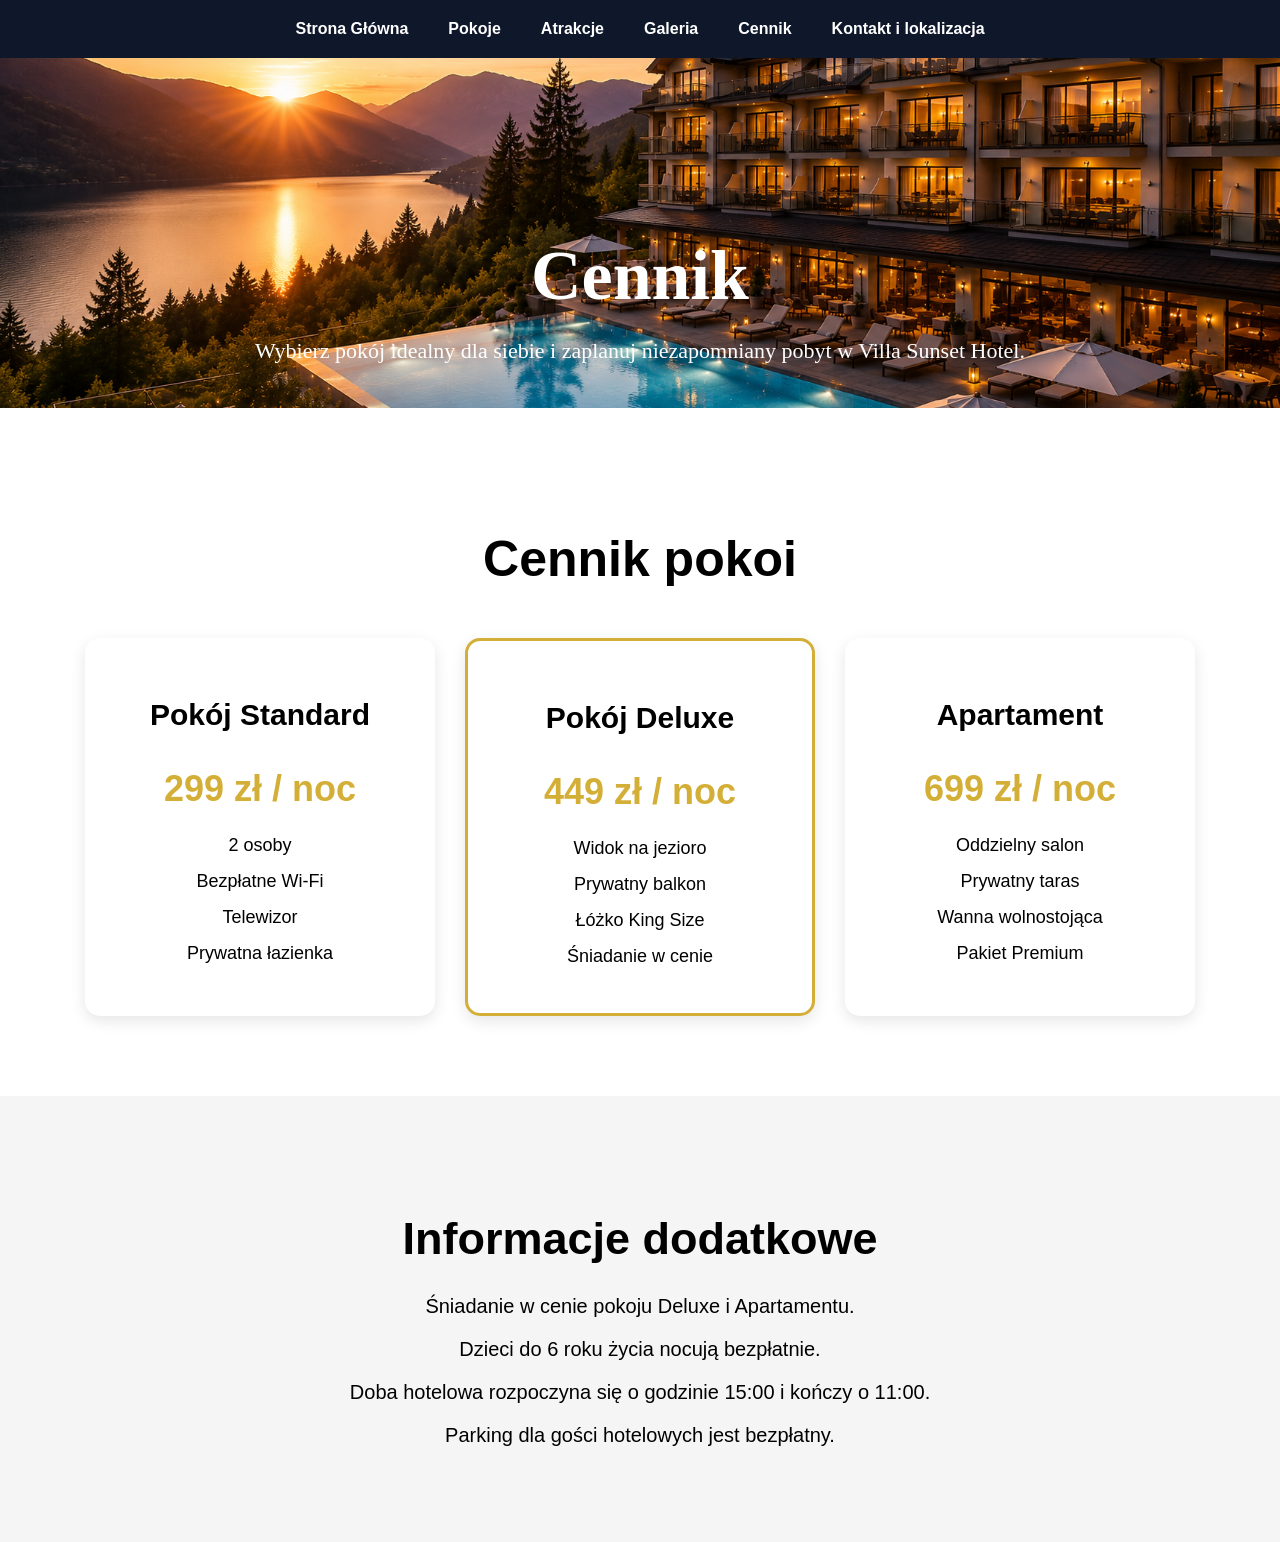
==== cennik.html @ e3561787 "Add files via upload" ====
<!DOCTYPE html>
<html lang="en">
<head>
    <meta charset="UTF-8">
    <meta name="viewport" content="width=device-width, initial-scale=1.0">
    <title>Document</title>
    <link rel="stylesheet" href="style.css">
</head>
<body>
     <nav>
        <input type="checkbox" id="menu-toggle">
        <label for="menu-toggle" class="hamburger">☰</label>
        
        <ul>
            <li><a href="index.html">Strona Główna</a></li>
            <li><a href="index.html#pokoje">Pokoje</a></li>
            <li><a href="index.html#atrakcje">Atrakcje</a></li>
            <li><a href="galeria.html">Galeria</a></li>
            <li><a href="cennik.html">Cennik</a></li>
            <li><a href="index.html#kontakt">Kontakt i lokalizacja</a></li>
        </ul>
    </nav>
<section class="hero-cennik">

    <h1>Cennik</h1>

    <p>
        Wybierz pokój idealny dla siebie i zaplanuj
        niezapomniany pobyt w Villa Sunset Hotel.
    </p>

</section>

<section class="cennik">

    <h2>Cennik pokoi</h2>

    <div class="cennik-content">

        <article class="cennik-karta">

            <h3>Pokój Standard</h3>

            <p class="cena">299 zł / noc</p>

            <ul>
                <li>2 osoby</li>
                <li>Bezpłatne Wi-Fi</li>
                <li>Telewizor</li>
                <li>Prywatna łazienka</li>
            </ul>

        </article>

        <article class="cennik-karta premium">

            <h3>Pokój Deluxe</h3>

            <p class="cena">449 zł / noc</p>

            <ul>
                <li>Widok na jezioro</li>
                <li>Prywatny balkon</li>
                <li>Łóżko King Size</li>
                <li>Śniadanie w cenie</li>
            </ul>

        </article>

        <article class="cennik-karta">

            <h3>Apartament</h3>

            <p class="cena">699 zł / noc</p>

            <ul>
                <li>Oddzielny salon</li>
                <li>Prywatny taras</li>
                <li>Wanna wolnostojąca</li>
                <li>Pakiet Premium</li>
            </ul>

        </article>

    </div>

</section>

<section class="informacje">

    <h2>Informacje dodatkowe</h2>

    <p>Śniadanie w cenie pokoju Deluxe i Apartamentu.</p>

    <p>Dzieci do 6 roku życia nocują bezpłatnie.</p>

    <p>Doba hotelowa rozpoczyna się o godzinie 15:00 i kończy o 11:00.</p>

    <p>Parking dla gości hotelowych jest bezpłatny.</p>

</section>
    
</body>
</html>
---- style.css ----
:root{
    --granat: #0f172a;
    --zloty: #d4af37;
    --bialy: #ffffff;
    --szary: #f5f5f5;
}
html{
    scroll-behavior: smooth;
}

nav{
    position: sticky;
    top: 0;
    z-index: 1000;
}

body{
    margin: 0;
    font-family: Arial, sans-serif;
    background-color: var(--bialy);
}

header{
    background-color: #081229;
    text-align: center;
    padding: 20px 0px;
}
.logo_d{
    display: flex;
    justify-content: center;
    align-items: center;
}
.logo_d img{
    width: 400px;
    height: auto;
}

nav{
    background-color: var(--granat);
}

nav ul{
    list-style: none;
    margin: 0;
    padding: 0;
    display: flex;
    justify-content: center;
}

nav li{
    padding: 20px;
}

nav a{
    color: white;
    text-decoration: none;
    font-weight: bold;
}

nav a:hover{
    color: var(--zloty);
}
body{
    margin: 0;
    overflow-x: hidden;
}

#hero{
    height: 400px;
    background-image: url("hero.png");
    background-size: cover;
    background-position: center;
    position: relative;
}

.hero-content{
    width: 700px;
    margin-left: 130px;
    color: white;
    text-align: left;
}

.hero-content h1{
    font-size: 72px;
    line-height: 85px;
    margin-bottom: 25px;
    font-family: Georgia, serif;
    font-weight: normal;
    text-shadow: 0px 4px 12px rgba(0,0,0,0.6);
}

.hero-content p{
    width: 650px;
    font-size: 24px;
    line-height: 36px;
    margin-bottom: 35px;
    text-shadow: 0px 3px 10px rgba(0,0,0,0.7);
}

.hero-content a{
    display: inline-block;
    padding: 18px 45px;
    background-color: #d4af37;
    color: white;
    text-decoration: none;
    border-radius: 4px;
    font-size: 18px;
    font-weight: bold;
}

.hero-content a:hover{
    background-color: #b8942e;
}
section{
    padding: 80px;
}

section h2{
    text-align: center;
    font-size: 40px;
    margin-bottom: 50px;
}
.dlaczego-my{
    background-color: var(--szary);
}

.karty{
    display: flex;
    justify-content: center;
    gap: 30px;
}

.karta{
    width: 300px;
    background-color: white;
    padding: 30px;
    border-radius: 15px;
    text-align: center;
    box-shadow: 0px 5px 15px rgba(0,0,0,0.1);
}

.pokoje-karta:hover{
    transform: translateY(-10px);
}
.pokoje-content{
    display: flex;
    justify-content: center;
    gap: 30px;
}

.pokoje-karta{
    width: 350px;
    background-color: white;
    border-radius: 15px;
    overflow: hidden;
    box-shadow: 0px 5px 15px rgba(0,0,0,0.1);
}

.pokoje-karta img{
    width: 100%;
    height: 250px;
    object-fit: cover;
}

.pokoje-karta h3{
    padding: 15px;
}

.pokoje-karta p{
    padding: 0 15px;
}

.pokoje-karta a{
    display: inline-block;
    margin: 15px;
    padding: 10px 20px;
    background-color: var(--granat);
    color: white;
    text-decoration: none;
    border-radius: 8px;
}
.atrakcje-content{
    display: flex;
    justify-content: center;
    gap: 30px;
}

.kontakt{
    background-color: var(--granat);
    color: white;
    text-align: center;
}

.kontakt a{
    display: inline-block;
    margin-top: 20px;
    padding: 15px 30px;
    background-color: var(--zloty);
    color: white;
    text-decoration: none;
    border-radius: 10px;
}
footer{
    background-color: #0b1120;
    color: white;
    text-align: center;
    padding: 30px;
}
.ikona{
    display: block;
    font-size: 50px;
    margin-bottom: 20px;
}
.atrakcje{
    padding: 80px;
    background-color: #f5f5f5;
    text-align: center;
}

.atrakcje h2{
    font-size: 50px;
    margin-bottom: 50px;
}

.atrakcje-content{
    display: flex;
    justify-content: center;
    gap: 30px;
}

.atrakcje-karta{
    width: 380px;
    background-color: white;
    border-radius: 15px;
    overflow: hidden;
    box-shadow: 0px 5px 15px rgba(0,0,0,0.1);
    transition: 0.3s;
}

.atrakcje-karta:hover{
    transform: translateY(-10px);
}

.atrakcje-karta img{
    width: 100%;
    height: 250px;
    object-fit: cover;
}

.atrakcje-karta h3{
    margin-top: 25px;
    font-size: 28px;
}

.atrakcje-karta p{
    padding: 0px 25px 30px 25px;
    font-size: 18px;
    line-height: 28px;
}
.galeria-content{
    display: flex;
    justify-content: center;
    gap: 30px;
}
.galeria{
    padding: 80px;
    text-align: center;
    background-color: white;
}

.galeria h2{
    font-size: 50px;
    margin-bottom: 50px;
}

.galeria-content{
    display: flex;
    justify-content: center;
    gap: 30px;
    margin-bottom: 40px;
}

.galeria-content img{
    width: 400px;
    height: 280px;
    object-fit: cover;
    border-radius: 15px;
    box-shadow: 0px 5px 15px rgba(0,0,0,0.15);
    transition: 0.3s;
}

.galeria-content img:hover{
    transform: scale(1.05);
}

.galeria a{
    display: inline-block;
    padding: 15px 35px;
    background-color: #d4af37;
    color: white;
    text-decoration: none;
    border-radius: 8px;
    font-weight: bold;
    transition: 0.3s;
}

.galeria a:hover{
    background-color: #b8942e;
}

.galeria-content img{
    filter: brightness(0.95);
}

.galeria-content img:hover{
    transform: scale(1.05);
    filter: brightness(1);
}
.kontakt-content{
    display: flex;
}
.mapa{
    justify-content: right;
    padding: 20px;
}
.kontakt-dane{
    
    font-size: 32px;
    font-family: Georgia, 'Times New Roman', Times, serif;
}
.Marcel{
    color: #b8942e;
    transition: all 0.3s ease;
}
.Marcel:hover{
    transform: scale(1.1);
    color: #d4af37;
}
.Marcel,a{
    text-decoration: none;
}
*{
    box-sizing: border-box;
}

html{
    scroll-behavior: smooth;
}

body{
    margin: 0;
    overflow-x: hidden;
}

img{
    max-width: 100%;
}

a,
.hamburger{
    -webkit-tap-highlight-color: transparent;
}


@media screen and (max-width: 900px){

    .logo_d img{
        width: 240px;
    }

    nav ul{
        flex-direction: column;
        align-items: center;
        padding: 0;
    }

    nav li{
        padding: 10px;
    }

    #hero{
        height: 600px;
        background-position: center;
    }

    .hero-content{
        width: 80%;
        margin-left: 40px;
    }

    .hero-content h1{
        font-size: 52px;
        line-height: 62px;
    }

    .hero-content p{
        width: 100%;
        font-size: 20px;
        line-height: 30px;
    }

    .karty,
    .pokoje-content,
    .atrakcje-content,
    .kontakt-content{
        flex-direction: column;
        align-items: center;
    }

    .karta,
    .pokoje-karta,
    .atrakcje-karta{
        width: 90%;
        max-width: 420px;
    }

    .pokoje-karta img,
    .atrakcje-karta img{
        height: 240px;
        width: 100%;
        object-fit: cover;
    }

    .kontakt-dane{
        width: 90%;
        text-align: center;
    }

    .mapa{
        width: 90%;
    }

    .mapa iframe{
        width: 100%;
        height: 350px;
    }
}

@media screen and (max-width: 600px){

    header{
        padding: 15px 0;
    }

    .logo_d img{
        width: 200px;
    }

    nav a{
        font-size: 14px;
    }

    #hero{
        height: 520px;
        background-position: center;
    }

    .hero-content{
        width: 270px;
        margin-left: 25px;
    }

    .hero-content h1{
        font-size: 36px;
        line-height: 44px;
        margin-bottom: 15px;
    }

    .hero-content p{
        width: 270px;
        font-size: 15px;
        line-height: 23px;
        margin-bottom: 20px;
    }

    .hero-content a{
        padding: 12px 22px;
        font-size: 14px;
    }

    section{
        padding: 50px 20px;
    }

    #dlaczego-my h2,
    #pokoje h2,
    #atrakcje h2,
    #kontakt h2{
        font-size: 32px;
        line-height: 40px;
    }

    .karta,
    .pokoje-karta,
    .atrakcje-karta{
        width: 100%;
    }

    .karta p,
    .pokoje-karta p,
    .atrakcje-karta p{
        font-size: 16px;
        line-height: 24px;
    }

    .pokoje-karta img,
    .atrakcje-karta img{
        height: 220px;
    }

    .kontakt-dane p{
        font-size: 16px;
    }

    .mapa iframe{
        height: 300px;
    }

    footer{
        padding: 25px 15px;
        font-size: 14px;
    }
}
#menu-toggle{
    display: none;
}

.hamburger{
    display: none;
}
@media screen and (max-width: 600px){

    nav{
        position: sticky;
        top: 0;
        z-index: 1000;
        background-color: #16213e;
    }

    .hamburger{
        display: block;
        color: white;
        font-size: 32px;
        padding: 15px 25px;
        cursor: pointer;
    }

    nav ul{
        display: none;
        flex-direction: column;
        align-items: center;
        padding: 0;
        margin: 0;
    }

    nav li{
        list-style: none;
        padding: 12px 0;
    }

    nav a{
        color: white;
        text-decoration: none;
        font-size: 16px;
    }

    #menu-toggle:checked ~ ul{
        display: flex;
    }
}
.hero-cennik{
    height: 350px;
    background-image: url("hero.png");
    background-size: cover;
    background-position: center;
    text-align: center;
    color: white;
    padding-top: 120px;
    font-family: Georgia, 'Times New Roman', Times, serif;
}

.hero-cennik h1{
    font-size: 70px;
    margin-bottom: 20px;
}

.hero-cennik p{
    font-size: 22px;
}

.cennik{
    padding: 80px;
    text-align: center;
}

.cennik h2{
    font-size: 50px;
    margin-bottom: 50px;
}

.cennik-content{
    display: flex;
    justify-content: center;
    gap: 30px;
}

.cennik-karta{
    width: 350px;
    background-color: white;
    border-radius: 15px;
    padding: 30px;
    box-shadow: 0px 5px 15px rgba(0,0,0,0.1);
}

.cennik-karta h3{
    font-size: 30px;
    margin-bottom: 20px;
}

.cena{
    font-size: 36px;
    color: #d4af37;
    font-weight: bold;
    margin-bottom: 25px;
}

.cennik-karta ul{
    list-style: none;
    padding: 0;
}

.cennik-karta li{
    margin: 15px 0;
    font-size: 18px;
}

.premium{
    border: 3px solid #d4af37;
}

.informacje{
    padding: 80px;
    background-color: #f5f5f5;
    text-align: center;
}

.informacje h2{
    font-size: 45px;
    margin-bottom: 30px;
}

.informacje p{
    font-size: 20px;
    margin-bottom: 15px;
}
@media screen and (max-width: 768px){

    .cennik-content{
        flex-direction: column;
        align-items: center;
    }

    .cennik-karta{
        width: 90%;
    }

    .hero-cennik h1{
        font-size: 45px;
    }

    .hero-cennik p{
        font-size: 18px;
    }
}
.cennik-karta:hover{
    transform: translateY(-10px);
    transition: 0.3s;
}
.mapa {
    width: 100%;
    max-width: 1200px;
    margin: 40px auto;
    padding: 0 20px;
}

.mapa iframe {
    width: 100%;
    height: 450px;
    border: 0;
    border-radius: 16px;
    display: block;
}

@media (max-width: 768px) {
    .mapa {
        margin: 30px auto;
        padding: 0 15px;
    }

    .mapa iframe {
        height: 350px;
        border-radius: 12px;
    }
}

@media (max-width: 480px) {
    .mapa {
        margin: 25px auto;
        padding: 0 12px;
    }

    .mapa iframe {
        height: 280px;
        border-radius: 10px;
    }
}
.galeria-hero {
    padding: 90px 20px 50px;
    text-align: center;
    background: #10233f;
    color: white;
}

.galeria-hero h1 {
    font-size: 48px;
    margin-bottom: 15px;
    font-family: Georgia, 'Times New Roman', Times, serif;
}

.galeria-hero p {
    font-size: 18px;
    max-width: 650px;
    margin: 0 auto;
    font-family: Verdana, Geneva, Tahoma, sans-serif;
}

.galeria {
    padding: 60px 20px;
    background: #f7f5f0;
}

.galeria h2 {
    text-align: center;
    font-size: 36px;
    margin-bottom: 40px;
    color: #10233f;
}

.galeria-grid {
    max-width: 1200px;
    margin: 0 auto;
    display: grid;
    grid-template-columns: repeat(3, 1fr);
    gap: 25px;
}

.zdjecie {
    background: white;
    border-radius: 16px;
    overflow: hidden;
    box-shadow: 0 8px 25px rgba(0, 0, 0, 0.12);
    transition: transform 0.3s ease;
}

.zdjecie:hover {
    transform: translateY(-8px);
}

.zdjecie img {
    width: 100%;
    height: 240px;
    object-fit: cover;
    display: block;
}

.zdjecie h3 {
    padding: 18px;
    font-size: 20px;
    color: #10233f;
    text-align: center;
}

@media (max-width: 900px) {
    .galeria-grid {
        grid-template-columns: repeat(2, 1fr);
    }

    .galeria-hero h1 {
        font-size: 40px;
    }
}

@media (max-width: 600px) {
    .galeria-grid {
        grid-template-columns: 1fr;
    }

    .galeria-hero {
        padding: 70px 15px 40px;
    }

    .galeria-hero h1 {
        font-size: 34px;
    }

    .galeria-hero p {
        font-size: 16px;
    }

    .zdjecie img {
        height: 220px;
    }
}
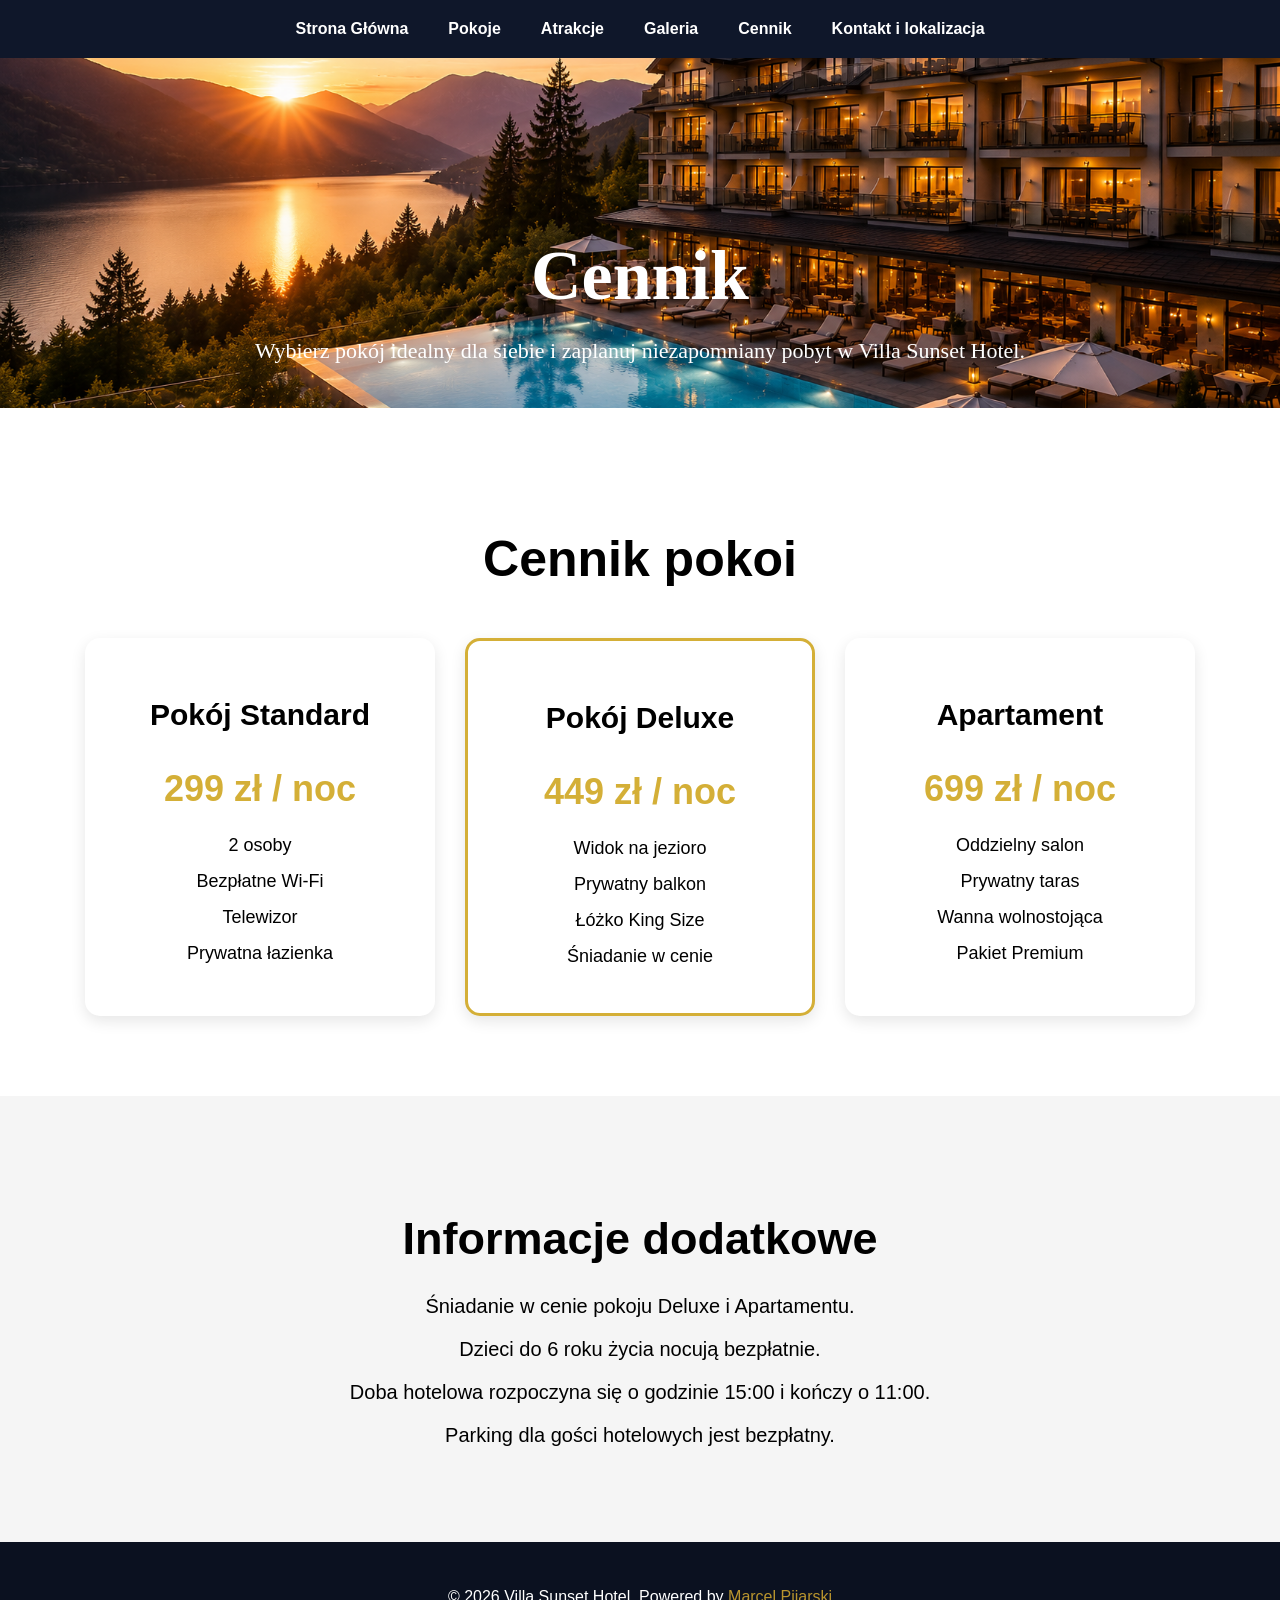
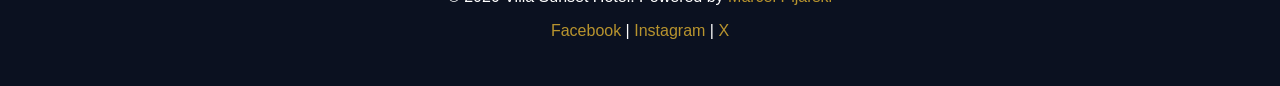
==== commit 4ce7bb81: "Add files via upload" ====
--- a/cennik.html
+++ b/cennik.html
@@ -1,9 +1,9 @@
 <!DOCTYPE html>
-<html lang="en">
+<html lang="pl">
 <head>
     <meta charset="UTF-8">
     <meta name="viewport" content="width=device-width, initial-scale=1.0">
-    <title>Document</title>
+    <title>Cennik|Villa Hotel Sunset</title>
     <link rel="stylesheet" href="style.css">
 </head>
 <body>
@@ -99,6 +99,9 @@
     <p>Parking dla gości hotelowych jest bezpłatny.</p>
 
 </section>
-    
+    <footer>
+        <p>© 2026 Villa Sunset Hotel. Powered by <a href="https://marceltoja123.github.io/portfolio/" target="_blank"><span class="Marcel">Marcel Pijarski</span></a></p>
+        <p><a href="https://www.facebook.com/p/Kebab-7-STAR-RADOM-61567068895321/"><span class="Marcel">Facebook</span></a> | <a href="https://www.instagram.com/cristiano/"><span class="Marcel">Instagram</span></a> | <a href="https://x.com/Cristiano"><span class="Marcel">X</span></a>
+    </footer>
 </body>
 </html>
